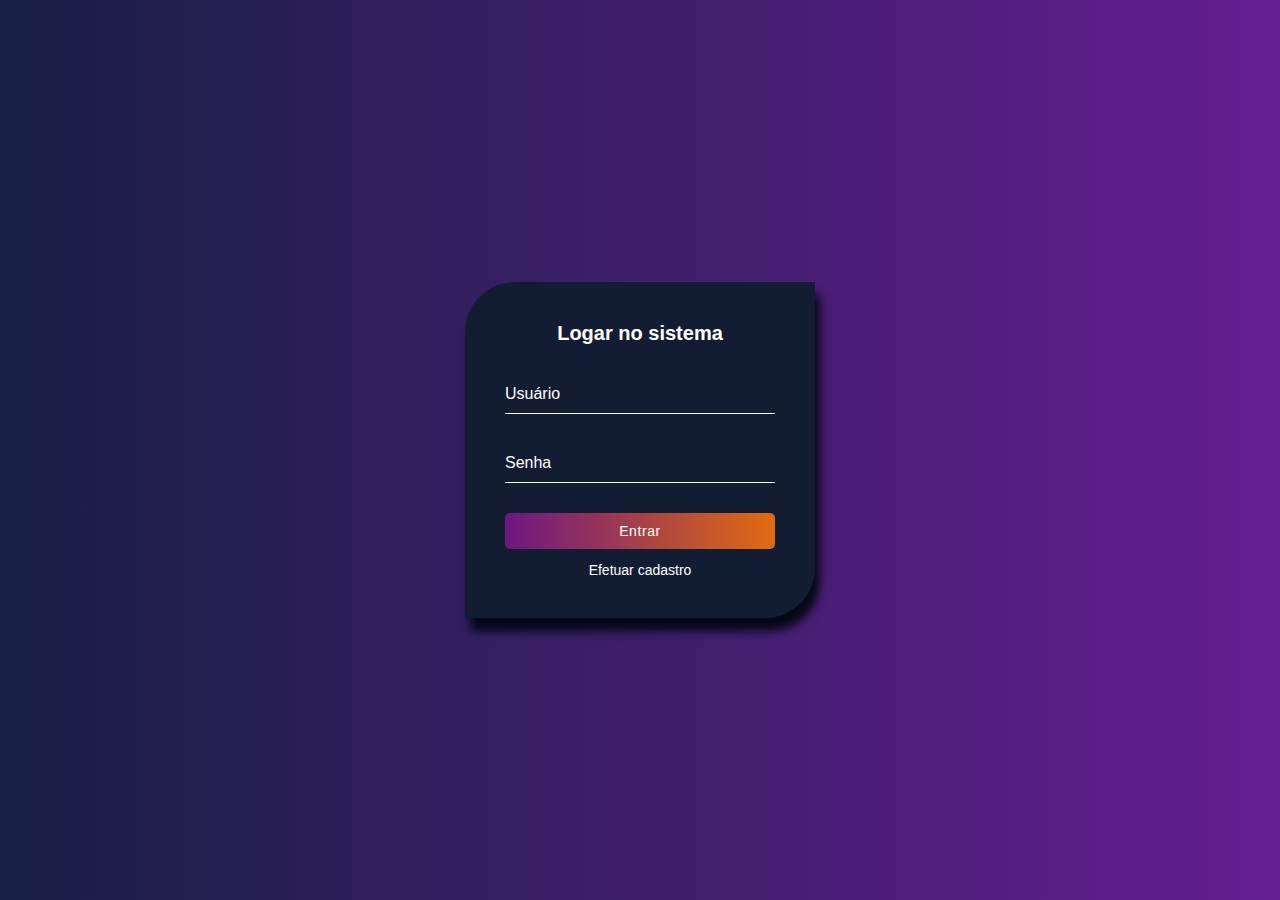
==== index.html @ c59e6b04 "pag login" ====
<!DOCTYPE html>
<html lang="pt-br">
<head>
    <meta charset="UTF-8">
    <meta http-equiv="X-UA-Compatible" content="IE=edge">
    <meta name="viewport" content="width=device-width, initial-scale=1.0">
    <link rel="stylesheet" href="style.css">
    <title>Login</title>
</head>
<body>
    <form class="login">  
        <h2 class="">Logar no sistema</h2>
        <div class="box">
            <input type="text" id="usuario" required>
            <label for="usuario">Usuário</label>
        </div>
        
        <div class="box">
            <input type="password" id="senha" required>
            <label for="senha">Senha</label>
        </div>

        <div class="btn-entrar">
            <button type="button">Entrar</button>
        </div>

        <div>
            <a href="#" class="cadastro">Efetuar cadastro</a>
        </div>

        
    </form>
</body>
</html>
---- style.css ----
*{
    margin: 0;
    padding: 0;
    box-sizing: border-box;
    font-family: sans-serif;
}

body{
    display: flex;
    justify-content: center;
    align-items: center;
    min-height: 100vh;
    background-image: linear-gradient(to right, rgb(23, 31, 68), #651e91);
   /*  background-color: rgb(39, 50, 104); */
}

.login{
    background-color: rgb(18, 29, 52);
    width: 350px;   
    padding: 40px;
    border-radius: 50px 0 50px 0;
    box-shadow: 5px 13px 10px rgb(5, 8, 22);
}

.login h2{
    margin-bottom: 30px;
    text-align: center;
    color: white;
    font-size: 20px;
}

.box{
    position: relative;
}

.login .box input{
    width: 100%;
    padding: 10px 0;
    outline: none;
    border: 0;
    background: transparent;
    border-bottom: 1px solid rgb(255, 255, 255);
    color: white;
    margin-bottom: 30px;
    font-size: 16px;
}

.login .box label{
    position: absolute;
    top: 0;
    left: 0;
    padding: 10px 0;
    color: white;
    font-size: 16px;
    pointer-events: none;
    transition: .7s;
}

.login .box input:focus~label,
.login .box input:valid~label
{
    top: -20px;
    font-size: 16px;
    color: rgb(99, 109, 165);
    font-weight: bold;
}

.btn-entrar button{
    width: 100%;
    padding: 10px;
    cursor: pointer;
    border: 0;
    border-radius: 5px;
    margin-bottom: 13px;
    color: white;
    background-image: linear-gradient(to right, #6c1781, #e16b11);
    font-size: 14px;
    letter-spacing: .6px;
}

.cadastro{
    display: flex;
    justify-content: center;
    color: white;
    font-size: 14px;
    text-decoration: none;
    font-family: sans-serif;
}
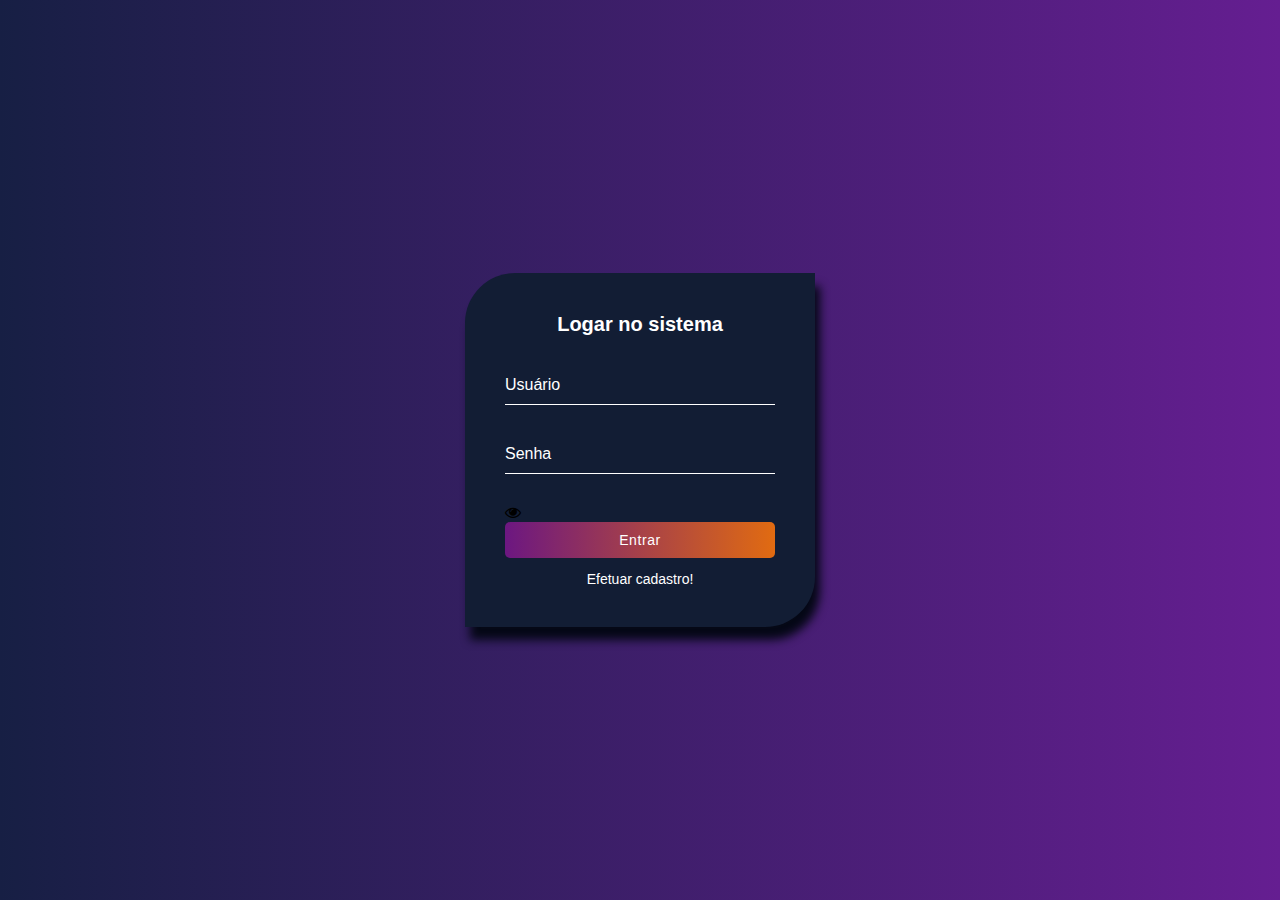
==== commit ec75c3a7: "feat: incrementaçao do botão ver senha" ====
--- a/index.html
+++ b/index.html
@@ -1,6 +1,9 @@
 <!DOCTYPE html>
 <html lang="pt-br">
 <head>
+    <link rel="stylesheet" href="https://stackpath.bootstrapcdn.com/font-awesome/4.7.0/css/font-awesome.min.css">  
+    
+
     <meta charset="UTF-8">
     <meta http-equiv="X-UA-Compatible" content="IE=edge">
     <meta name="viewport" content="width=device-width, initial-scale=1.0">
@@ -18,6 +21,7 @@
         <div class="box">
             <input type="password" id="senha" required>
             <label for="senha">Senha</label>
+            <i class="fa fa-eye" aria-hidden="true"></i>
         </div>
 
         <div class="btn-entrar">
@@ -25,10 +29,12 @@
         </div>
 
         <div>
-            <a href="#" class="cadastro">Efetuar cadastro</a>
+            <a href="./Assets/cadastro.html" class="cadastro">Efetuar cadastro!</a>
         </div>
 
         
     </form>
+
+    <script src="./Assets/JS/index.js"></script>
 </body>
 </html>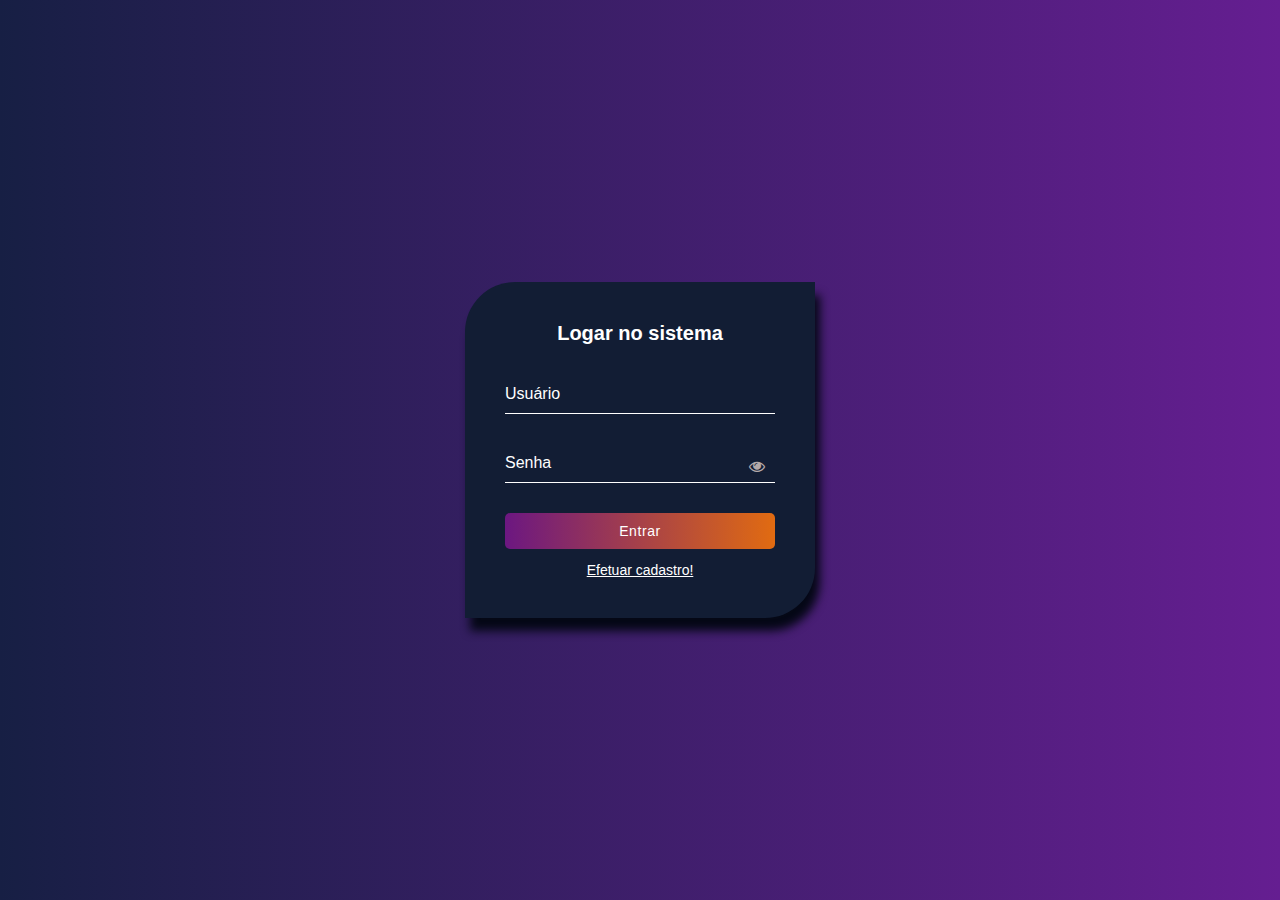
==== commit 907135f2: "Autenticação do login completa" ====
--- a/index.html
+++ b/index.html
@@ -13,19 +13,21 @@
 <body>
     <form class="login">  
         <h2 class="">Logar no sistema</h2>
+
+        <div id="msgError">Usuário ou senha incorretos</div>
         <div class="box">
             <input type="text" id="usuario" required>
-            <label for="usuario">Usuário</label>
+            <label id="usuarioLabel" for="usuario">Usuário</label>
         </div>
         
         <div class="box">
             <input type="password" id="senha" required>
-            <label for="senha">Senha</label>
+            <label id="senhaLabel" for="senha">Senha</label>
             <i class="fa fa-eye" aria-hidden="true"></i>
         </div>
 
         <div class="btn-entrar">
-            <button type="button">Entrar</button>
+            <button type="button" onclick="entrar()">Entrar</button>
         </div>
 
         <div>
--- a/style.css
+++ b/style.css
@@ -11,7 +11,6 @@
     align-items: center;
     min-height: 100vh;
     background-image: linear-gradient(to right, rgb(23, 31, 68), #651e91);
-   /*  background-color: rgb(39, 50, 104); */
 }
 
 .login{
@@ -83,6 +82,25 @@
     justify-content: center;
     color: white;
     font-size: 14px;
-    text-decoration: none;
+   
     font-family: sans-serif;
+}
+
+.fa-eye{
+    position: absolute;
+    top: 14px;
+    right: 10px;
+    color: rgb(179, 169, 169);
+    cursor: pointer;
+}
+
+#msgError{
+    color: red;
+    text-align: center;
+    margin-bottom: 20px;
+    border: 1px solid pink;
+    padding: 15px;
+    border-radius: 5px;
+    display: none;
+    background-color: pink;
 }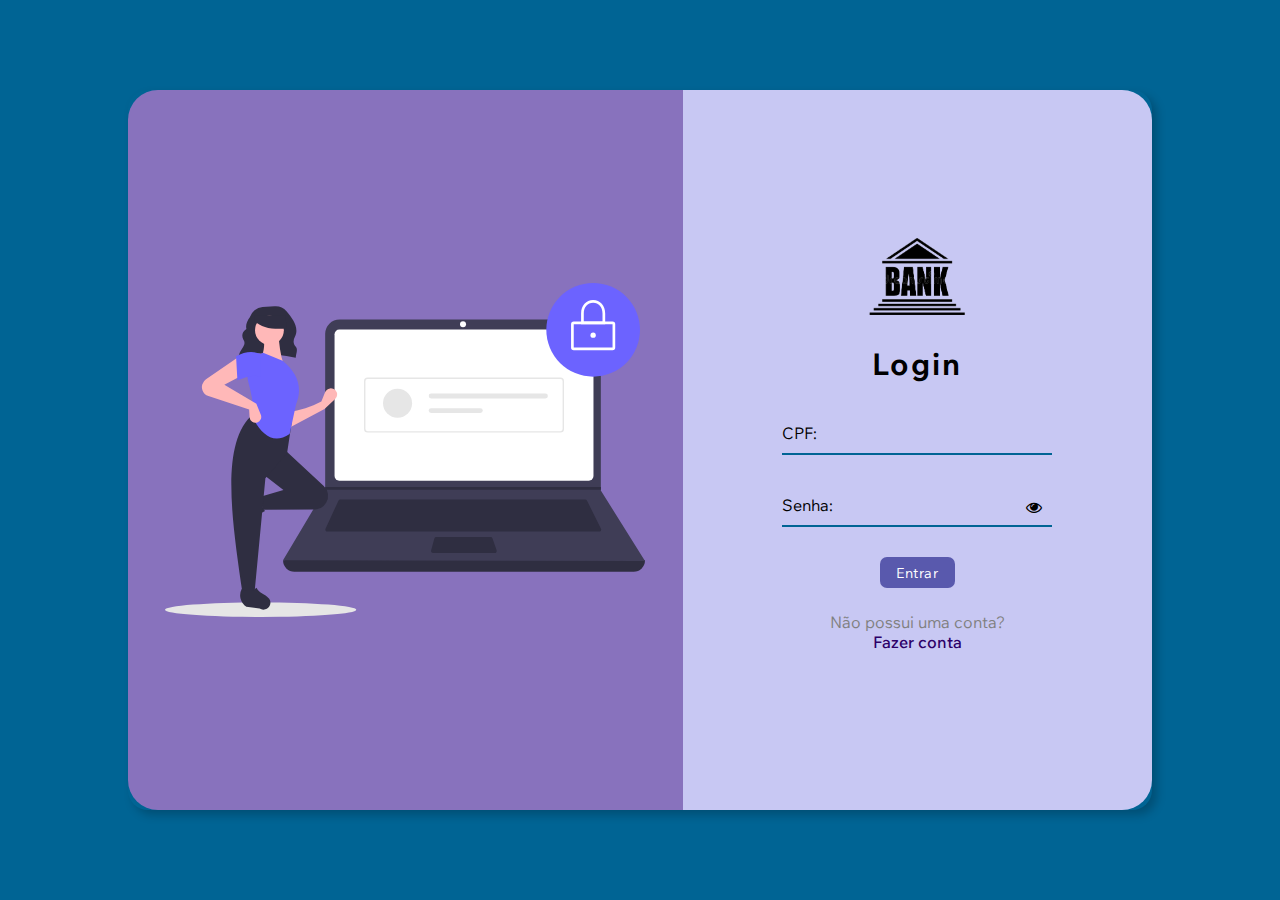
==== commit 43e53e4a: "Login feito" ====
--- a/index.html
+++ b/index.html
@@ -11,31 +11,38 @@
     <title>Login</title>
 </head>
 <body>
-    <form class="login">  
-        <h2 class="">Logar no sistema</h2>
+    
 
-        <div id="msgError">Usuário ou senha incorretos</div>
-        <div class="box">
-            <input type="text" id="usuario" required>
-            <label id="usuarioLabel" for="usuario">Usuário</label>
+    <div class="container">
+        <div class="login-img">
+            <img class="imglogin" src="Assets/img/imglogin.svg" alt="imagem de login seguro">
         </div>
-        
-        <div class="box">
-            <input type="password" id="senha" required>
-            <label id="senhaLabel" for="senha">Senha</label>
-            <i class="fa fa-eye" aria-hidden="true"></i>
-        </div>
-
-        <div class="btn-entrar">
-            <button type="button" onclick="entrar()">Entrar</button>
-        </div>
-
-        <div>
-            <a href="./Assets/cadastro.html" class="cadastro">Efetuar cadastro!</a>
-        </div>
-
-        
-    </form>
+        <form class="login">  
+            <img class="logo" src="Assets/img/banco_logo.png" alt="">
+            <h2 class="">Login</h2>            
+            <div class="box">
+                <input type="text" id="cpf" required>
+                <label id="usuarioLabel" for="cpf">CPF:</label>
+            </div>
+            
+            <div class="box">
+                <input type="password" id="senha" required>
+                <label id="senhaLabel" for="senha">Senha:</label>
+                <i class="fa fa-eye" aria-hidden="true"></i>
+            </div>
+    
+            <div class="btn-entrar">
+                <button type="button" onclick="entrar()">Entrar</button>
+            </div>
+    
+            <p class="">Não possui uma conta?</p>
+            <a class="link-cadastro" href="">Fazer conta</a>
+            
+    
+            
+        </form>
+    </div>
+    
 
     <script src="./Assets/JS/index.js"></script>
 </body>
--- a/style.css
+++ b/style.css
@@ -1,45 +1,84 @@
+@import url('https://fonts.googleapis.com/css2?family=Wix+Madefor+Text:wght@500&display=swap');
 *{
     margin: 0;
     padding: 0;
     box-sizing: border-box;
-    font-family: sans-serif;
-}
-
+    font-family: 'Wix Madefor Text', 'Sans-serif';
+}
 body{
+    width: 100%;
+    height: 100vh;
     display: flex;
     justify-content: center;
     align-items: center;
-    min-height: 100vh;
-    background-image: linear-gradient(to right, rgb(23, 31, 68), #651e91);
+    background-color: #006494;
+}
+
+
+.login .logo {
+    width: 6em;
+    margin: 10px;
+    position:relative;
+    top: -20px;
+    cursor: pointer;
+}
+
+.container {
+    position: relative;
+    width: 80%;
+    height: 80vh;
+    display: flex;
+    box-shadow: 5px 5px 10px rgba(0, 0, 0, 0.212);
+    border-radius: 20px;
+}
+
+.login-img{
+    width: 60%;
+    display: flex;
+    justify-content: center;
+    align-items: center;
+    background-color: #a174c5d7;
+    padding: 1rem;
+    border-radius: 30px 0 0 30px;
+}
+
+.imglogin{
+    width: 30rem;
 }
 
 .login{
-    background-color: rgb(18, 29, 52);
-    width: 350px;   
-    padding: 40px;
-    border-radius: 50px 0 50px 0;
-    box-shadow: 5px 13px 10px rgb(5, 8, 22);
+    width: 50%;
+    display: flex;
+    justify-content: center;
+    align-items: center;
+    flex-direction: column;
+    background-color: rgb(200, 200, 243);
+    padding: 3rem;
+    border-radius: 0 30px 30px 0;
 }
 
 .login h2{
     margin-bottom: 30px;
     text-align: center;
-    color: white;
-    font-size: 20px;
+    letter-spacing: 2px;
+    font-size: 30px;
 }
 
 .box{
     position: relative;
+    
 }
 
 .login .box input{
     width: 100%;
     padding: 10px 0;
+    position:relative;
+    width: 270px;
+    
     outline: none;
     border: 0;
     background: transparent;
-    border-bottom: 1px solid rgb(255, 255, 255);
-    color: white;
+    border-bottom: 2px solid #006494;
     margin-bottom: 30px;
     font-size: 16px;
 }
@@ -49,7 +88,6 @@
     top: 0;
     left: 0;
     padding: 10px 0;
-    color: white;
     font-size: 16px;
     pointer-events: none;
     transition: .7s;
@@ -59,48 +97,117 @@
 .login .box input:valid~label
 {
     top: -20px;
-    font-size: 16px;
+    font-size: 14px;
     color: rgb(99, 109, 165);
     font-weight: bold;
 }
 
 .btn-entrar button{
-    width: 100%;
-    padding: 10px;
+    padding: 0.4rem 1rem;
     cursor: pointer;
     border: 0;
-    border-radius: 5px;
-    margin-bottom: 13px;
+    border-radius: 7px;
     color: white;
-    background-image: linear-gradient(to right, #6c1781, #e16b11);
+    background-color: rgb(89, 89, 173) ;
     font-size: 14px;
     letter-spacing: .6px;
 }
 
-.cadastro{
-    display: flex;
-    justify-content: center;
-    color: white;
-    font-size: 14px;
-   
-    font-family: sans-serif;
-}
 
 .fa-eye{
     position: absolute;
     top: 14px;
     right: 10px;
-    color: rgb(179, 169, 169);
+    color: black;
     cursor: pointer;
 }
 
-#msgError{
-    color: red;
-    text-align: center;
-    margin-bottom: 20px;
-    border: 1px solid pink;
-    padding: 15px;
-    border-radius: 5px;
-    display: none;
-    background-color: pink;
-}+.login p{
+    color: grey;
+    font-weight: 300;
+    margin-top: 1.5em;
+}
+
+.login .link-cadastro{
+    text-decoration: none;
+    font-weight: 500;
+    font-size: 1.0em;
+    font-style: normal;
+    text-align: center;  
+    color: #2D0068 ;
+}
+
+
+@media (max-width:920px){
+    .imglogin{
+        display: none;
+    }
+    .container{
+        width: 70%;
+        height: 40%;
+    }
+    .login img{
+        width: 20%;
+    }
+    .login{
+        width: 100%;
+        border-radius:30px;
+    }
+
+    .login-img{
+        display:none;
+    }
+    .login .box input{
+        width: 100%;
+        font-size: 22px;
+    }
+    .login .box label{
+        font-size: 22px;
+    }
+    .box{
+        width: 75%;
+    }
+    .login .box input:focus~label,
+    .login .box input:valid~label
+    {
+        font-size: 20px;
+    }
+    .btn-entrar button{
+        width: 120px;
+        font-size:20px;
+    }
+    .fa-eye{
+        font-size:20px;
+    }
+}
+
+@media (max-width:620px){
+    .login .logo{
+        top:0px;
+    }
+    .container{
+        width: 80%;
+        height: 45%;
+    }
+    .login .box input{
+        font-size: 16px;
+    }
+    .login .box label{
+        font-size: 16px;
+    }
+    .box{
+        width: 90%;
+    }
+    .login .box input:focus~label,
+    .login .box input:valid~label
+    {
+        font-size: 16px;
+    }
+    .btn-entrar button{
+        width: 80px;
+        font-size:16px;
+    }
+    .fa-eye{
+        font-size:16px;
+    }
+}
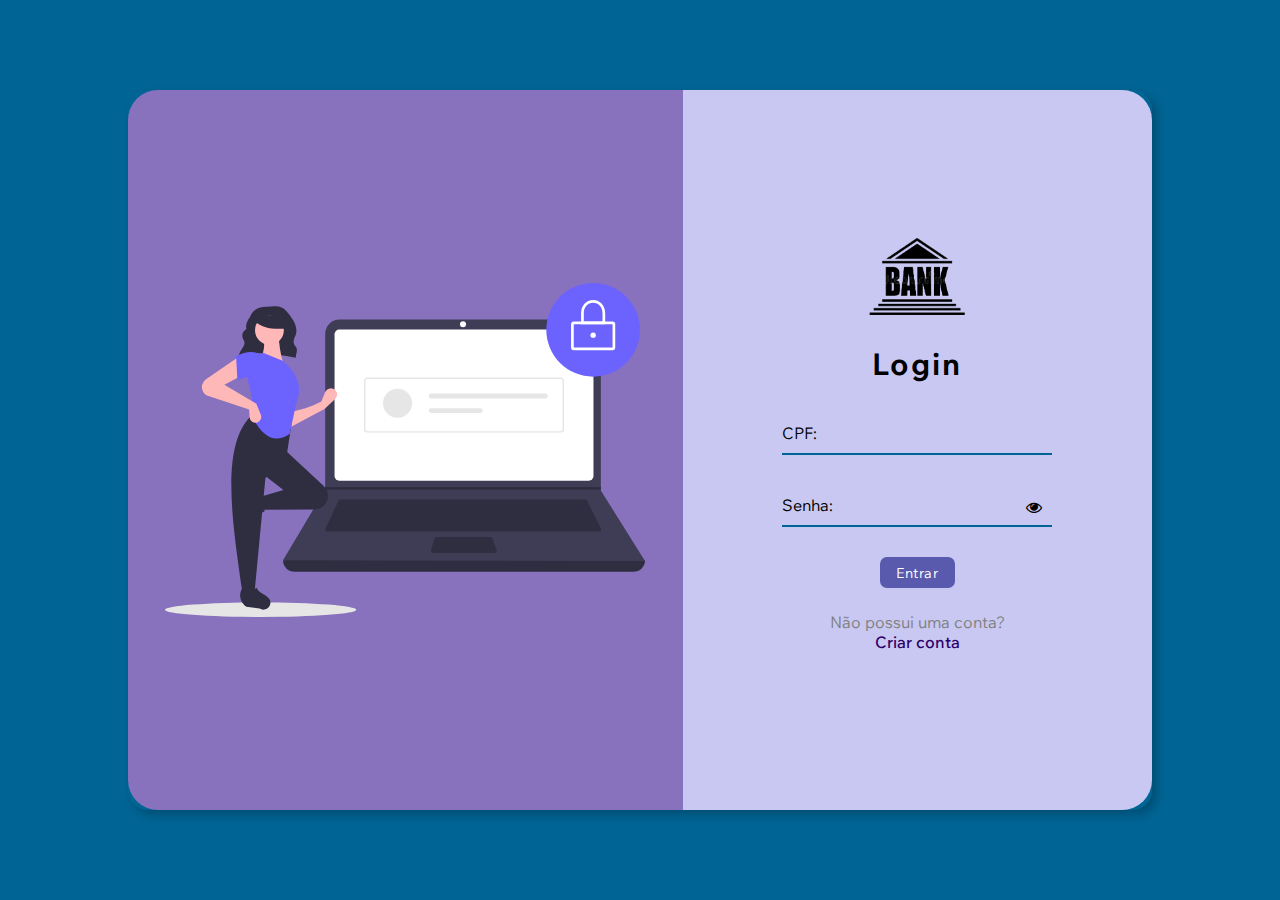
==== commit 0b0435d1: "Tela Login" ====
--- a/index.html
+++ b/index.html
@@ -36,7 +36,7 @@
             </div>
     
             <p class="">Não possui uma conta?</p>
-            <a class="link-cadastro" href="">Fazer conta</a>
+            <a class="link-cadastro" href="">Criar conta</a>
             
     
             
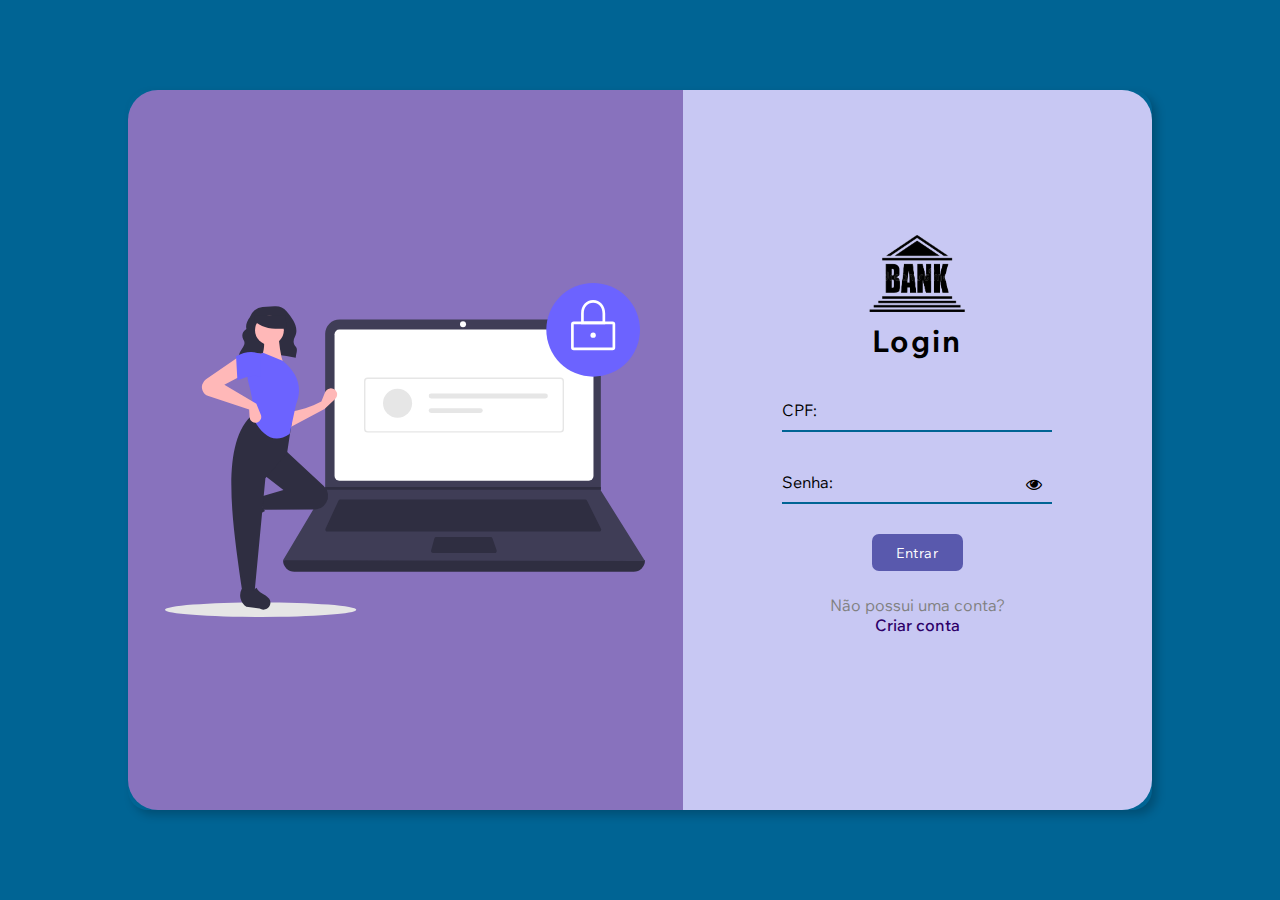
==== commit 088fcccc: "add tela cadastro" ====
--- a/index.html
+++ b/index.html
@@ -7,7 +7,7 @@
     <meta charset="UTF-8">
     <meta http-equiv="X-UA-Compatible" content="IE=edge">
     <meta name="viewport" content="width=device-width, initial-scale=1.0">
-    <link rel="stylesheet" href="style.css">
+    <link rel="stylesheet" href="./Assets/css/indexStyle.css">
     <title>Login</title>
 </head>
 <body>
@@ -36,7 +36,7 @@
             </div>
     
             <p class="">Não possui uma conta?</p>
-            <a class="link-cadastro" href="">Criar conta</a>
+            <a class="link-cadastro" href="./cadastro.html">Criar conta</a>
             
     
             
--- a/Assets/css/indexStyle.css
+++ b/Assets/css/indexStyle.css
@@ -0,0 +1,221 @@
+@import url('https://fonts.googleapis.com/css2?family=Wix+Madefor+Text:wght@500&display=swap');
+*{
+    margin: 0;
+    padding: 0;
+    box-sizing: border-box;
+    font-family: 'Wix Madefor Text', 'Sans-serif';
+}
+body{
+    width: 100%;
+    height: 100vh;
+    display: flex;
+    justify-content: center;
+    align-items: center;
+    background-color: #006494;
+}
+
+
+.login .logo {
+    width: 6em;
+    margin: -10px;
+    position:relative;
+    top: -20px;
+    cursor: pointer;
+}
+
+.container {
+    position: relative;
+    width: 80%;
+    height: 80vh;
+    display: flex;
+    box-shadow: 5px 5px 10px rgba(0, 0, 0, 0.212);
+    border-radius: 20px;
+}
+
+.login-img{
+    width: 60%;
+    display: flex;
+    justify-content: center;
+    align-items: center;
+    background-color: #a174c5d7;
+    padding: 1rem;
+    border-radius: 30px 0 0 30px;
+}
+
+.imglogin{
+    width: 30rem;
+}
+
+.login{
+    width: 50%;
+    display: flex;
+    justify-content: center;
+    align-items: center;
+    flex-direction: column;
+    background-color: rgb(200, 200, 243);
+    padding: 3rem;
+    border-radius: 0 30px 30px 0;
+}
+
+.login h2{
+    margin-bottom: 30px;
+    text-align: center;
+    letter-spacing: 2px;
+    font-size: 30px;
+}
+
+.box{
+    position: relative;
+    
+}
+
+.login .box input{
+    width: 100%;
+    padding: 10px 0;
+    position:relative;
+    width: 270px;
+    
+    outline: none;
+    border: 0;
+    background: transparent;
+    border-bottom: 2px solid #006494;
+    margin-bottom: 30px;
+    font-size: 16px;
+}
+
+.login .box label{
+    position: absolute;
+    top: 0;
+    left: 0;
+    padding: 10px 0;
+    font-size: 16px;
+    pointer-events: none;
+    transition: .7s;
+}
+
+.login .box input:focus~label,
+.login .box input:valid~label
+{
+    top: -20px;
+    font-size: 14px;
+    color: rgb(99, 109, 165);
+    font-weight: bold;
+}
+
+.btn-entrar button{
+    padding: 0.6rem 1.5rem;
+    cursor: pointer;
+    border: 0;
+    border-radius: 7px;
+    color: white;
+    background-color: rgb(89, 89, 173) ;
+    font-size: 14px;
+    letter-spacing: .6px;
+}
+
+.btn-entrar button:hover {
+    transform: scale(0.95,0.95);
+    background-color: #191970 ;
+}
+
+
+.fa-eye{
+    position: absolute;
+    top: 14px;
+    right: 10px;
+    color: black;
+    cursor: pointer;
+}
+
+.login p{
+    color: grey;
+    font-weight: 300;
+    margin-top: 1.5em;
+}
+
+.login .link-cadastro{
+    text-decoration: none;
+    font-weight: 500;
+    font-size: 1.0em;
+    font-style: normal;
+    text-align: center;  
+    color: #2D0068 ;
+}
+
+
+@media (max-width:920px){
+    .imglogin{
+        display: none;
+    }
+    
+    .container{
+        width: 70%;
+        height: 40%;
+    }
+    .login h2{
+        margin-bottom: -5px;
+    }
+    .login img{
+        width: 20%;
+    }
+    .login{
+        width: 100%;
+        border-radius:30px;
+    }
+
+    .login-img{
+        display:none;
+    }
+    .login .box input{
+        width: 100%;
+        font-size: 22px;
+    }
+    .login .box label{
+        font-size: 22px;
+    }
+    .box{
+        width: 75%;
+    }
+    .login .box input:focus~label,
+    .login .box input:valid~label
+    {
+        font-size: 20px;
+    }
+    .btn-entrar button{
+        width: 120px;
+        font-size:20px;
+    }
+    .fa-eye{
+        font-size:20px;
+    }
+}
+
+@media (max-width:620px){
+    .login .logo{
+        top:-15px;
+    }
+    .container{
+        width: 80%;
+        height: 45%;
+    }
+    .login .box input{
+        font-size: 16px;
+    }
+    .login .box label{
+        font-size: 16px;
+    }
+    .box{
+        width: 90%;
+    }
+    .login .box input:focus~label,
+    .login .box input:valid~label
+    {
+        font-size: 16px;
+    }
+    .btn-entrar button{
+        font-size:16px;
+    }
+    .fa-eye{
+        font-size:16px;
+    }
+}
